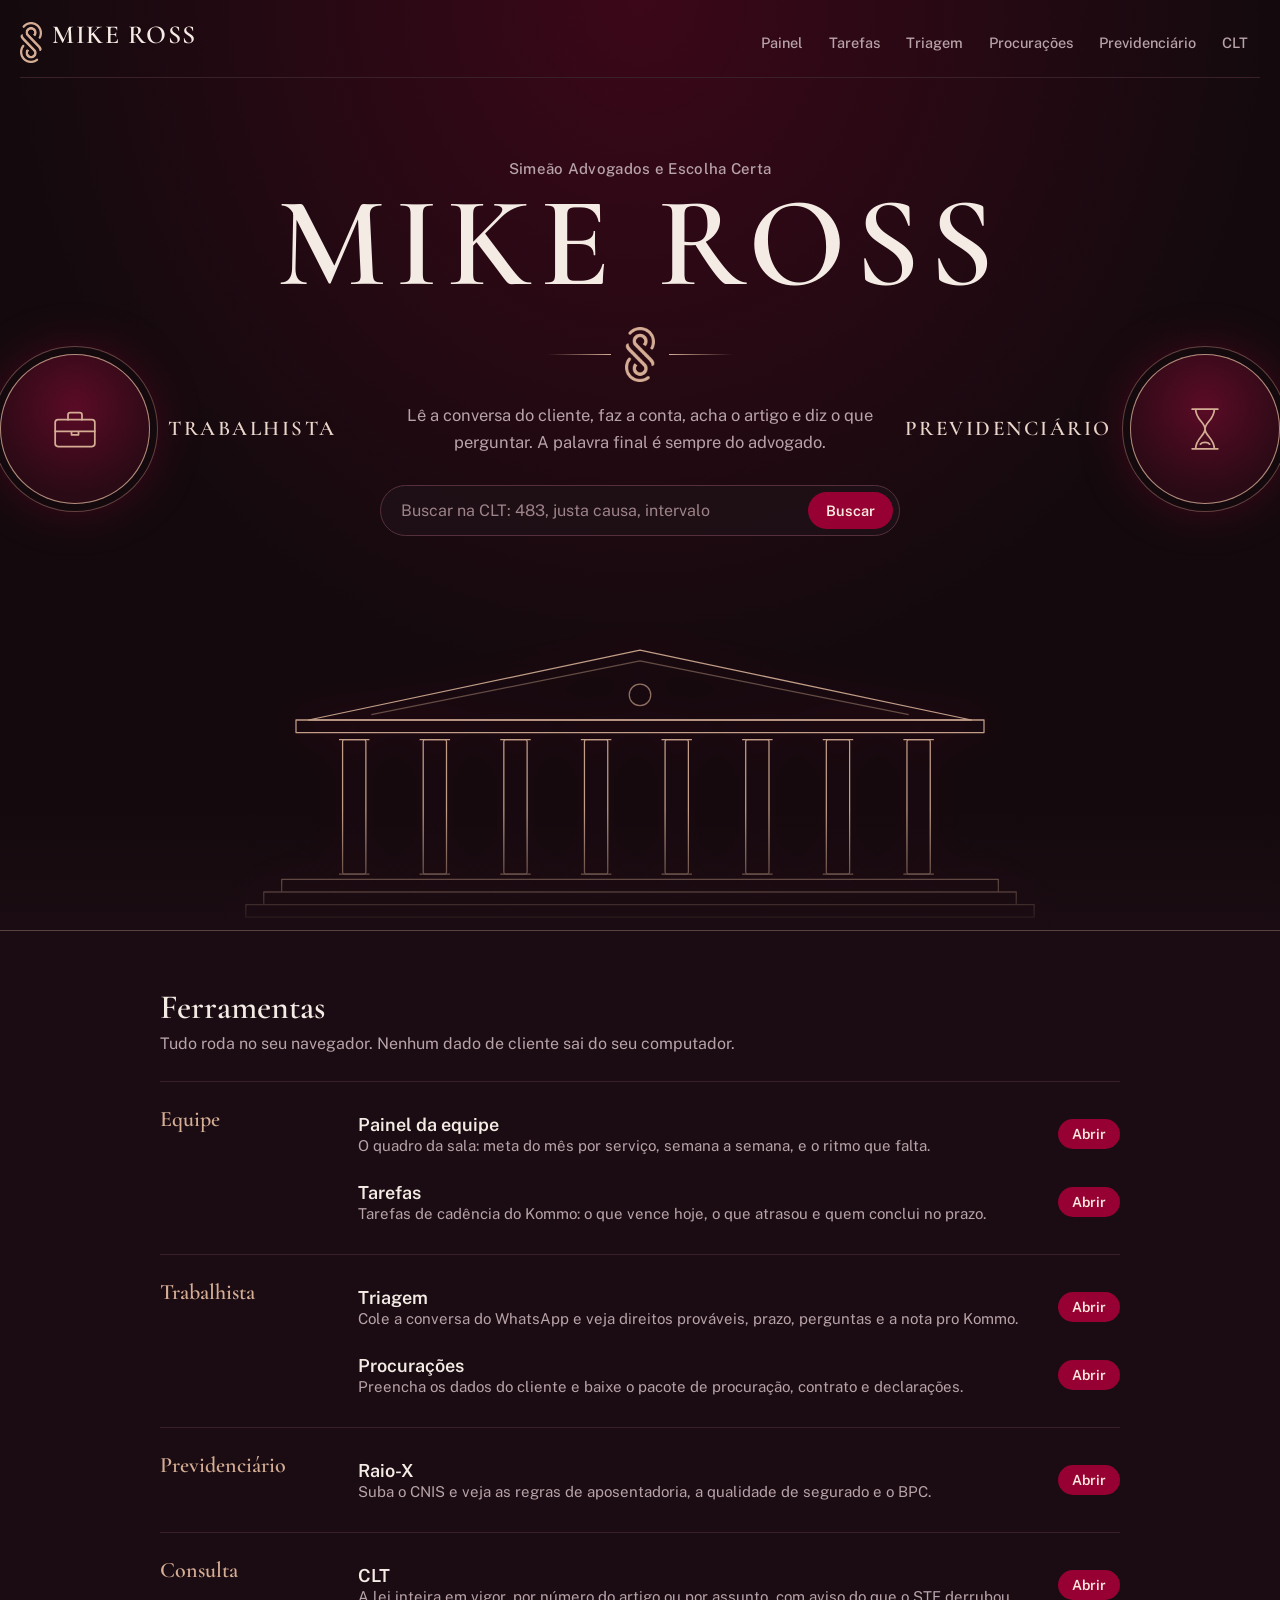
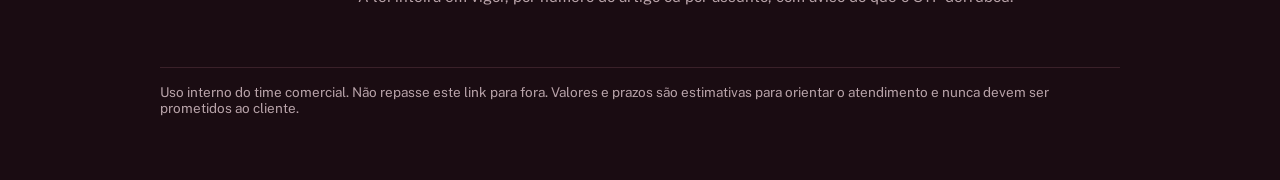
==== index.html @ bd24a8f0 "Add files via upload" ====
<!doctype html>
<html lang="pt-BR">
<head>
<meta charset="utf-8">
<meta name="viewport" content="width=device-width, initial-scale=1">
<meta name="robots" content="noindex, nofollow">
<title>Mike Ross</title>
<link rel="preconnect" href="https://fonts.googleapis.com">
<link rel="preconnect" href="https://fonts.gstatic.com" crossorigin>
<link rel="stylesheet" href="https://fonts.googleapis.com/css2?family=Cormorant+Garamond:wght@500;600&family=Public+Sans:wght@400;500;600&display=swap">
<link rel="stylesheet" href="mr.css">
<style>
body{margin:0;padding:20px 16px 0;overflow-x:hidden;background:radial-gradient(ellipse 70% 55% at 50% 0%,rgba(150,0,50,.30),transparent 70%),var(--mr-night)}
.sky{position:relative;overflow:hidden;margin:0 -16px;padding:0 16px}
.hero{position:relative;max-width:1240px;margin:0 auto;min-height:770px;display:grid;place-items:start center;padding-top:56px;text-align:center}
.hero-in{position:relative;z-index:2;width:100%;min-width:0;max-width:900px;padding:0 10px;box-sizing:border-box}
.hero p.lead,.search{position:relative}
.hero p.lead-top{margin:0 0 6px;font:500 15px var(--mr-sans);color:var(--mr-muted);letter-spacing:.02em}
.hero h1{margin:0;font:600 clamp(36px,10vw,128px)/0.95 var(--mr-serif)!important;letter-spacing:.07em;text-transform:uppercase;color:var(--mr-ink);white-space:nowrap}
.hero p.lead{margin:0 auto;max-width:52ch;font:400 16.5px/1.6 var(--mr-sans);color:var(--mr-muted)}
.search{margin:30px auto 0;display:flex;gap:8px;max-width:520px;box-sizing:border-box;background:rgba(30,16,22,.88);border:1px solid var(--mr-line-strong);border-radius:999px;padding:6px}
.search input{flex:1;min-width:0;background:transparent;border:0;color:var(--mr-ink);font:400 16px var(--mr-sans);padding:9px 14px}
.search input::placeholder{color:#9d8389}
.search input:focus{outline:none}
.search:focus-within{border-color:var(--mr-teal)}
.search button{border:0;border-radius:999px;background:var(--mr-wine);color:#fbe9df;font:600 14.5px var(--mr-sans);padding:9px 18px;cursor:pointer;white-space:nowrap}
.search button:hover{background:var(--mr-wine-hover)}
/* medalhões e fachada */
.crest{display:flex;align-items:center;justify-content:center;gap:14px;margin:22px auto 20px;color:var(--mr-teal)}
.crest::before,.crest::after{content:"";width:64px;height:1px;background:linear-gradient(90deg,transparent,var(--mr-teal))}
.crest::after{background:linear-gradient(90deg,var(--mr-teal),transparent)}
.medal{position:absolute;top:250px;z-index:1;display:flex;align-items:center;gap:18px;text-decoration:none;color:var(--mr-ink)}
.medal .ring{width:148px;height:148px;border-radius:50%;flex:none;display:grid;place-items:center;
  background:radial-gradient(circle at 50% 35%,#5a0b25 0%,#2a0a15 72%);border:1px solid rgba(213,173,149,.8);
  box-shadow:0 0 0 7px var(--mr-night),0 0 0 8px rgba(213,173,149,.35),0 0 50px rgba(150,0,50,.45);color:var(--mr-teal)}
.medal span{font:600 21px var(--mr-serif);letter-spacing:.12em;text-transform:uppercase;color:#ead6cb}
.medal:hover span{color:var(--mr-teal)}
.medal:hover .ring{box-shadow:0 0 0 7px var(--mr-night),0 0 0 8px rgba(213,173,149,.7),0 0 60px rgba(150,0,50,.65)}
.medal.left{left:-20px}
.medal.right{right:-20px;flex-direction:row-reverse}
.facade{position:absolute;left:50%;bottom:0;transform:translateX(-50%);width:min(860px,118%);z-index:0;color:var(--mr-teal);opacity:.9;pointer-events:none}
.facade svg{display:block;width:100%;height:auto;filter:drop-shadow(0 0 18px rgba(150,0,50,.7))}
.sky::after{content:"";position:absolute;left:0;right:0;bottom:0;height:120px;background:linear-gradient(transparent,#1a0c12);z-index:1;pointer-events:none}
@media (max-width:900px){.medal{top:auto;bottom:290px}.medal .ring{width:92px;height:92px}.medal .ring svg{width:40px;height:40px}.medal span{font-size:16px}.medal.left{left:-30px}.medal.right{right:-30px}.hero{min-height:700px}}
@media (max-width:560px){.medal span{display:none}.medal{bottom:300px}}
/* ferramentas */
.tools{position:relative;z-index:3;background:#1a0c12;margin:0 -16px;padding:56px 16px 64px;border-top:1px solid rgba(213,173,149,.35)}
.tools-in{max-width:960px;margin:0 auto}
.tools h2{margin:0 0 6px;font-size:34px!important;color:var(--mr-ink)}
.tools p.sub{margin:0 0 28px;color:var(--mr-muted);max-width:60ch}
.area{display:grid;grid-template-columns:170px 1fr;gap:0 28px;padding:20px 0;border-top:1px solid var(--mr-line)}
.area h3{margin:4px 0 0;font:600 22px var(--mr-serif)!important;color:var(--mr-teal)}
.area ul{list-style:none;margin:0;padding:0;display:grid;gap:4px}
.area a{display:grid;grid-template-columns:1fr auto;gap:2px 18px;align-items:center;text-decoration:none;color:var(--mr-ink);padding:12px 14px;margin:0 -14px;border-radius:10px}
.area a:hover{background:var(--mr-surface-2)}
.area a b{font:600 18px var(--mr-sans)}
.area a span{grid-column:1;font-size:15px;color:var(--mr-muted)}
.area a em{grid-column:2;grid-row:1/3;font:600 14px var(--mr-sans);font-style:normal;color:#fbe9df;background:var(--mr-wine);border-radius:999px;padding:7px 14px}
@media (max-width:640px){.area{grid-template-columns:1fr}.area h3{margin-bottom:6px}.area a{grid-template-columns:1fr}.area a em{display:none}}
.note{max-width:960px;margin:30px auto 0;font-size:13.5px;color:var(--mr-muted);border-top:1px solid var(--mr-line);padding-top:16px}
</style>
<link rel="icon" href="favicon.png">
</head>
<body>
<nav class="mr-bar"><a class="mr-brand" href="/"><img src="simbolo.png" alt=""><b>Mike Ross</b></a><div class="mr-links"><a href="/painel.html">Painel</a><a href="/tarefas.html">Tarefas</a><a href="/triagem.html">Triagem</a><a href="/procuracoes.html">Procurações</a><a href="/previdenciario.html">Previdenciário</a><a href="/clt.html">CLT</a></div></nav>

<div class="sky"><section class="hero">
  <a class="medal left" href="/triagem.html"><div class="ring"><svg width="56" height="56" viewBox="0 0 48 48" fill="none" stroke="currentColor" stroke-width="1.5" stroke-linecap="round" stroke-linejoin="round"><rect x="7" y="16" width="34" height="23" rx="2.5"/><path d="M18 16v-4a2 2 0 0 1 2-2h8a2 2 0 0 1 2 2v4M7 26h34M21 26v3h6v-3"/></svg></div><span>Trabalhista</span></a>
  <a class="medal right" href="/previdenciario.html"><div class="ring"><svg width="56" height="56" viewBox="0 0 48 48" fill="none" stroke="currentColor" stroke-width="1.5" stroke-linecap="round" stroke-linejoin="round"><path d="M13 7h22M13 41h22M16 7c0 9 8 11 8 17s-8 8-8 17M32 7c0 9-8 11-8 17s8 8 8 17"/><path d="M20 37c1.5-2 6.5-2 8 0"/></svg></div><span>Previdenciário</span></a>
  <div class="hero-in">
    <p class="lead-top">Simeão Advogados e Escolha Certa</p>
    <h1>Mike Ross</h1>
    <div class="crest" aria-hidden="true"><img src="simbolo.png" alt="" width="30" style="height:auto"></div>
    <p class="lead">Lê a conversa do cliente, faz a conta, acha o artigo e diz o que perguntar. A palavra final é sempre do advogado.</p>
    <form class="search" action="/clt.html" onsubmit="event.preventDefault(); const q=this.q.value.trim(); location.href='/clt.html'+(q?'#'+encodeURIComponent(q):'');">
      <input name="q" type="search" placeholder="Buscar na CLT: 483, justa causa, intervalo" aria-label="Buscar na CLT" autocomplete="off">
      <button type="submit">Buscar</button>
    </form>
  </div>
<div class="facade" aria-hidden="true"><svg viewBox="0 0 960 330" fill="none" stroke="currentColor" stroke-width="1.4" stroke-linejoin="round"><path d="M480 18L110 96h740z"/><path d="M180 90L480 30l300 60" opacity=".45"/><circle cx="480" cy="68" r="12" opacity=".7"/><path d="M96 96h768v14H96zM110 110h740"/><rect x="148" y="118" width="26" height="150" rx="2"/><path d="M144 118h34M144 268h34"/><rect x="238" y="118" width="26" height="150" rx="2"/><path d="M234 118h34M234 268h34"/><rect x="328" y="118" width="26" height="150" rx="2"/><path d="M324 118h34M324 268h34"/><rect x="418" y="118" width="26" height="150" rx="2"/><path d="M414 118h34M414 268h34"/><rect x="508" y="118" width="26" height="150" rx="2"/><path d="M504 118h34M504 268h34"/><rect x="598" y="118" width="26" height="150" rx="2"/><path d="M594 118h34M594 268h34"/><rect x="688" y="118" width="26" height="150" rx="2"/><path d="M684 118h34M684 268h34"/><rect x="778" y="118" width="26" height="150" rx="2"/><path d="M774 118h34M774 268h34"/><path d="M80 274h800v14H80zM60 288h840v14H60zM40 302h880v14H40z"/></svg></div>
</section></div>

<section class="tools">
  <div class="tools-in">
    <h2>Ferramentas</h2>
    <p class="sub">Tudo roda no seu navegador. Nenhum dado de cliente sai do seu computador.</p>
    <div class="area">
      <h3>Equipe</h3>
      <ul>
        <li><a href="/painel.html"><b>Painel da equipe</b><span>O quadro da sala: meta do mês por serviço, semana a semana, e o ritmo que falta.</span><em>Abrir</em></a></li>
        <li><a href="/tarefas.html"><b>Tarefas</b><span>Tarefas de cadência do Kommo: o que vence hoje, o que atrasou e quem conclui no prazo.</span><em>Abrir</em></a></li>
      </ul>
    </div>
    <div class="area">
      <h3>Trabalhista</h3>
      <ul>
        <li><a href="/triagem.html"><b>Triagem</b><span>Cole a conversa do WhatsApp e veja direitos prováveis, prazo, perguntas e a nota pro Kommo.</span><em>Abrir</em></a></li>
        <li><a href="/procuracoes.html"><b>Procurações</b><span>Preencha os dados do cliente e baixe o pacote de procuração, contrato e declarações.</span><em>Abrir</em></a></li>
      </ul>
    </div>
    <div class="area">
      <h3>Previdenciário</h3>
      <ul>
        <li><a href="/previdenciario.html"><b>Raio-X</b><span>Suba o CNIS e veja as regras de aposentadoria, a qualidade de segurado e o BPC.</span><em>Abrir</em></a></li>
      </ul>
    </div>
    <div class="area">
      <h3>Consulta</h3>
      <ul>
        <li><a href="/clt.html"><b>CLT</b><span>A lei inteira em vigor, por número do artigo ou por assunto, com aviso do que o STF derrubou.</span><em>Abrir</em></a></li>
      </ul>
    </div>
    <p class="note">Uso interno do time comercial. Não repasse este link para fora. Valores e prazos são estimativas para orientar o atendimento e nunca devem ser prometidos ao cliente.</p>
  </div>
</section>
</body>
</html>
---- mr.css ----
/* Mike Ross: identidade compartilhada (tema noturno) */
:root, :root:not([data-theme="light"]){
  --mr-night:#140a0e; --mr-surface:#1e1016; --mr-surface-2:#29161e; --mr-ink:#f5ebe5; --mr-muted:#b8a3a9;
  --mr-line:#3a2129; --mr-line-strong:#55303c; --mr-teal:#d5ad95; --mr-teal-hover:#e6c6b2; --mr-teal-soft:#3a2229;
  --mr-on-teal:#3a0716; --mr-glow:#960032; --mr-wine:#960032; --mr-wine-hover:#b0123f; --mr-red:#f08a7e;
  --mr-serif:"Cormorant Garamond","Cormorant",Georgia,serif; --mr-sans:"Public Sans",system-ui,-apple-system,"Segoe UI",sans-serif;
  color-scheme:dark;
  /* triagem, previdenciário, CLT */
  --bg:var(--mr-night); --surface:var(--mr-surface); --surface-2:var(--mr-surface-2); --ink:var(--mr-ink); --text:var(--mr-ink);
  --muted:var(--mr-muted); --line:var(--mr-line); --accent:var(--mr-teal); --accent-ink:var(--mr-on-teal); --accent-soft:var(--mr-teal-soft);
  --f-display:var(--mr-serif); --f-body:var(--mr-sans); --mark:#5a4a17;
  --hot:#ff8f86; --hot-bg:#47141c; --warm:#e9b45e; --warm-bg:#3a2b12; --cold:#c4b0b6; --cold-bg:#2c1a21; --block:#c9a2f0; --block-bg:#2c2140;
  --ok:#7fd3a0; --ok-bg:#15301f; --warn:#e9b45e; --warn-bg:#3a2b12; --no:#b8a3a9; --no-bg:#2c1a21; --bad:#f2867a; --bad-bg:#3a1c1b;
  /* procurações */
  --paper:var(--mr-night); --line-strong:var(--mr-line-strong); --brass:var(--mr-teal); --brass-soft:var(--mr-teal);
  --accent-solid:var(--mr-teal); --accent-solid-hover:var(--mr-teal-hover); --focus:var(--mr-teal);
  --err:#f2867a; --err-bg:#3a1c1b;
}
@media (prefers-color-scheme:dark){:root:not([data-theme="light"]){
  --bg:var(--mr-night); --surface:var(--mr-surface); --surface-2:var(--mr-surface-2); --ink:var(--mr-ink); --text:var(--mr-ink);
  --muted:var(--mr-muted); --line:var(--mr-line); --accent:var(--mr-teal); --accent-ink:var(--mr-on-teal); --accent-soft:var(--mr-teal-soft);
  --mark:#5a4a17; --hot:#ff8f86; --hot-bg:#47141c; --warm:#e9b45e; --warm-bg:#3a2b12; --cold:#c4b0b6; --cold-bg:#2c1a21; --block:#c9a2f0; --block-bg:#2c2140;
  --ok:#7fd3a0; --ok-bg:#15301f; --warn:#e9b45e; --warn-bg:#3a2b12; --no:#b8a3a9; --no-bg:#2c1a21; --bad:#f2867a; --bad-bg:#3a1c1b;
  --paper:var(--mr-night); --line-strong:var(--mr-line-strong); --brass:var(--mr-teal); --brass-soft:var(--mr-teal);
  --accent-solid:var(--mr-teal); --accent-solid-hover:var(--mr-teal-hover); --focus:var(--mr-teal); --err:#f2867a; --err-bg:#3a1c1b;
}}
html{background:var(--mr-night)}
body{background:var(--mr-night) radial-gradient(ellipse 80% 50% at 50% -10%,rgba(150,0,50,.22),transparent 70%) no-repeat;color:var(--mr-ink);font-family:var(--mr-sans)}
button,input,select,textarea{font-family:var(--mr-sans)}
h1,h2,h3,legend{font-family:var(--mr-serif);font-weight:600;letter-spacing:0}
h1{font-size:34px!important;line-height:1.1}
button.primary,.btn-primary{background:var(--mr-wine)!important;border-color:var(--mr-wine)!important;color:#fbe9df!important;border-radius:999px!important}
button.primary:hover,.btn-primary:hover{background:var(--mr-wine-hover)!important}
:focus-visible{outline:2px solid var(--mr-teal);outline-offset:2px}
::selection{background:var(--mr-teal-soft)}

/* barra de navegação */
.mr-bar{max-width:1240px;margin:0 auto 26px;display:flex;align-items:center;gap:18px;padding:2px 0 14px;border-bottom:1px solid var(--mr-line)}
.mr-brand{display:flex;align-items:baseline;gap:10px;text-decoration:none;color:var(--mr-ink);flex:none}
.mr-brand img{width:22px;height:auto;align-self:center}
.mr-brand b{font:600 26px/1 var(--mr-serif);letter-spacing:.06em;text-transform:uppercase}
.mr-links{display:flex;gap:2px;margin-left:auto;overflow-x:auto;scrollbar-width:none}
.mr-links a{font:500 14.5px var(--mr-sans);color:var(--mr-muted);text-decoration:none;padding:7px 12px;white-space:nowrap}
.mr-links a:hover{color:var(--mr-ink)}
.mr-links a[aria-current="page"]{color:var(--mr-ink);box-shadow:inset 0 -2px 0 var(--mr-teal)}
@media (max-width:640px){.mr-bar{flex-wrap:wrap;gap:4px}.mr-links{margin-left:0;width:100%}}

/* ajustes por ferramenta */
.rail .chip{background:var(--mr-surface-2)!important;border:1px solid var(--mr-line-strong)}
.rail .chip .v,.rail .chip .k{color:var(--mr-ink)!important}
.rail .chip button{color:var(--mr-ink)!important;border-color:var(--mr-line-strong)!important}
#toast.toast{background:var(--mr-surface-2);color:var(--mr-ink);border:1px solid var(--mr-line-strong)}
.masthead,header.top,.top{border-bottom:1px solid var(--mr-line)!important}
.masthead .seal{border-color:var(--mr-teal);color:var(--mr-teal)}
.type-card,.form,.locked,.result,fieldset,.card,.intake,.outputs,.art{box-shadow:none!important}
.actionbar{background:rgba(20,10,14,.94)!important;border-top-color:var(--mr-line)!important}
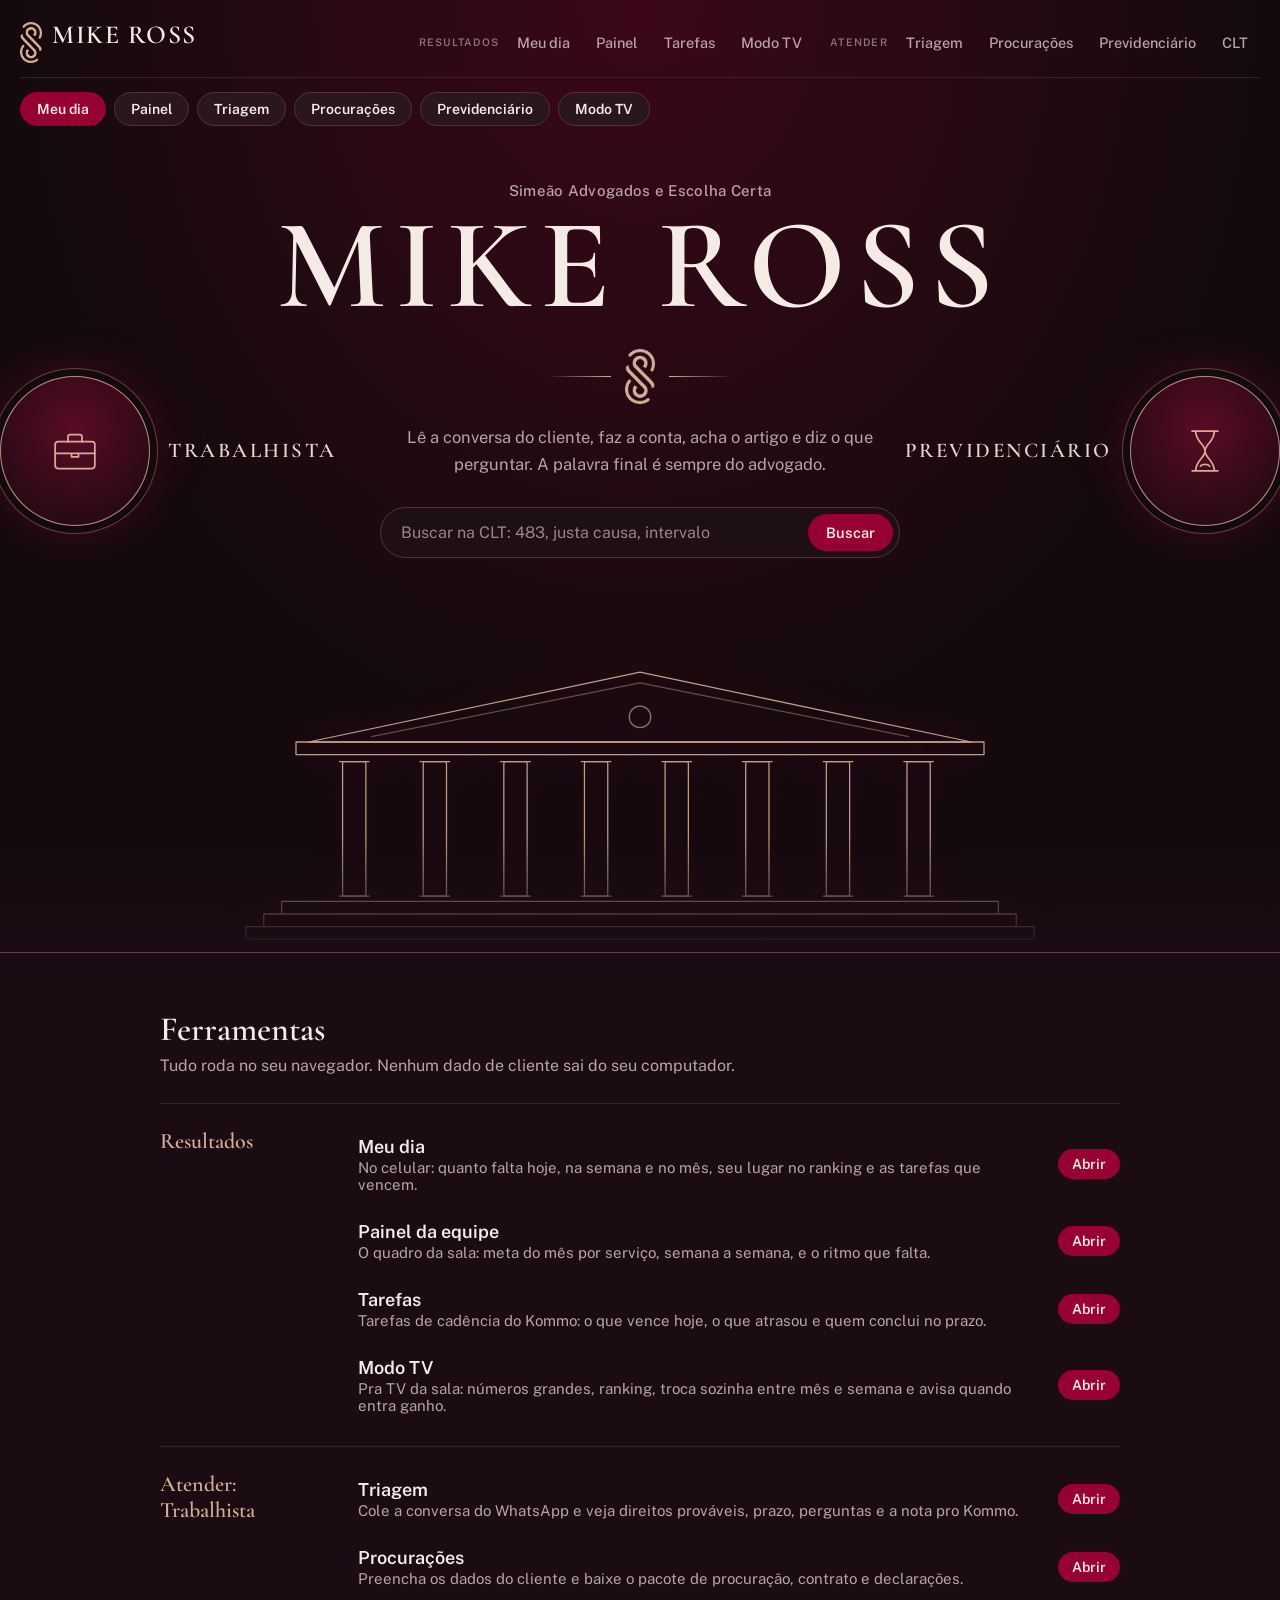
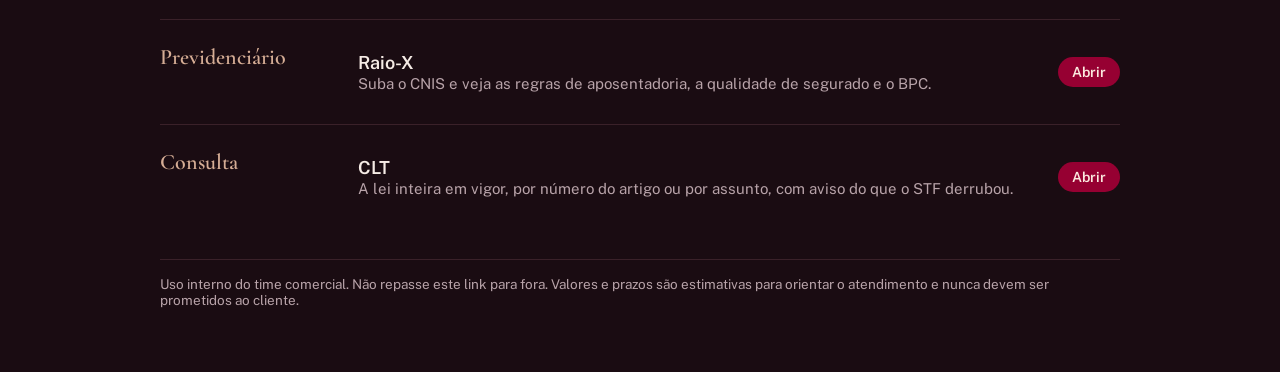
==== commit 5f10f164: "Meu dia, Modo TV, Julia IA, menu em grupos, tabelas no celular, motor.js" ====
--- a/index.html
+++ b/index.html
@@ -58,21 +58,26 @@
 .area a em{grid-column:2;grid-row:1/3;font:600 14px var(--mr-sans);font-style:normal;color:#fbe9df;background:var(--mr-wine);border-radius:999px;padding:7px 14px}
 @media (max-width:640px){.area{grid-template-columns:1fr}.area h3{margin-bottom:6px}.area a{grid-template-columns:1fr}.area a em{display:none}}
 .note{max-width:960px;margin:30px auto 0;font-size:13.5px;color:var(--mr-muted);border-top:1px solid var(--mr-line);padding-top:16px}
+.atalhos{max-width:1240px;margin:-12px auto 0;display:flex;flex-wrap:wrap;gap:8px;position:relative;z-index:3}
+.atalhos a{font:600 14px var(--mr-sans);text-decoration:none;color:var(--mr-ink);background:var(--mr-surface-2);border:1px solid var(--mr-line-strong);border-radius:999px;padding:8px 16px}
+.atalhos a:hover{border-color:var(--mr-teal)}
+.atalhos a.destaque{background:var(--mr-wine);border-color:var(--mr-wine);color:#fbe9df}
 </style>
 <link rel="icon" href="favicon.png">
 </head>
 <body>
-<nav class="mr-bar"><a class="mr-brand" href="/"><img src="simbolo.png" alt=""><b>Mike Ross</b></a><div class="mr-links"><a href="/painel.html">Painel</a><a href="/tarefas.html">Tarefas</a><a href="/triagem.html">Triagem</a><a href="/procuracoes.html">Procurações</a><a href="/previdenciario.html">Previdenciário</a><a href="/clt.html">CLT</a></div></nav>
+<nav class="mr-bar"><a class="mr-brand" href="./"><img src="simbolo.png" alt=""><b>Mike Ross</b></a><div class="mr-links"><span class="mr-grupo">Resultados</span><a href="meu-dia.html">Meu dia</a><a href="painel.html">Painel</a><a href="tarefas.html">Tarefas</a><a href="tv.html">Modo TV</a><span class="mr-grupo">Atender</span><a href="triagem.html">Triagem</a><a href="procuracoes.html">Procurações</a><a href="previdenciario.html">Previdenciário</a><a href="clt.html">CLT</a></div></nav>
+<div class="atalhos" aria-label="Atalhos"><a class="destaque" href="meu-dia.html">Meu dia</a><a href="painel.html">Painel</a><a href="triagem.html">Triagem</a><a href="procuracoes.html">Procurações</a><a href="previdenciario.html">Previdenciário</a><a href="tv.html">Modo TV</a></div>
 
 <div class="sky"><section class="hero">
-  <a class="medal left" href="/triagem.html"><div class="ring"><svg width="56" height="56" viewBox="0 0 48 48" fill="none" stroke="currentColor" stroke-width="1.5" stroke-linecap="round" stroke-linejoin="round"><rect x="7" y="16" width="34" height="23" rx="2.5"/><path d="M18 16v-4a2 2 0 0 1 2-2h8a2 2 0 0 1 2 2v4M7 26h34M21 26v3h6v-3"/></svg></div><span>Trabalhista</span></a>
-  <a class="medal right" href="/previdenciario.html"><div class="ring"><svg width="56" height="56" viewBox="0 0 48 48" fill="none" stroke="currentColor" stroke-width="1.5" stroke-linecap="round" stroke-linejoin="round"><path d="M13 7h22M13 41h22M16 7c0 9 8 11 8 17s-8 8-8 17M32 7c0 9-8 11-8 17s8 8 8 17"/><path d="M20 37c1.5-2 6.5-2 8 0"/></svg></div><span>Previdenciário</span></a>
+  <a class="medal left" href="triagem.html"><div class="ring"><svg width="56" height="56" viewBox="0 0 48 48" fill="none" stroke="currentColor" stroke-width="1.5" stroke-linecap="round" stroke-linejoin="round"><rect x="7" y="16" width="34" height="23" rx="2.5"/><path d="M18 16v-4a2 2 0 0 1 2-2h8a2 2 0 0 1 2 2v4M7 26h34M21 26v3h6v-3"/></svg></div><span>Trabalhista</span></a>
+  <a class="medal right" href="previdenciario.html"><div class="ring"><svg width="56" height="56" viewBox="0 0 48 48" fill="none" stroke="currentColor" stroke-width="1.5" stroke-linecap="round" stroke-linejoin="round"><path d="M13 7h22M13 41h22M16 7c0 9 8 11 8 17s-8 8-8 17M32 7c0 9-8 11-8 17s8 8 8 17"/><path d="M20 37c1.5-2 6.5-2 8 0"/></svg></div><span>Previdenciário</span></a>
   <div class="hero-in">
     <p class="lead-top">Simeão Advogados e Escolha Certa</p>
     <h1>Mike Ross</h1>
     <div class="crest" aria-hidden="true"><img src="simbolo.png" alt="" width="30" style="height:auto"></div>
     <p class="lead">Lê a conversa do cliente, faz a conta, acha o artigo e diz o que perguntar. A palavra final é sempre do advogado.</p>
-    <form class="search" action="/clt.html" onsubmit="event.preventDefault(); const q=this.q.value.trim(); location.href='/clt.html'+(q?'#'+encodeURIComponent(q):'');">
+    <form class="search" action="clt.html" onsubmit="event.preventDefault(); const q=this.q.value.trim(); location.href='clt.html'+(q?'#'+encodeURIComponent(q):'');">
       <input name="q" type="search" placeholder="Buscar na CLT: 483, justa causa, intervalo" aria-label="Buscar na CLT" autocomplete="off">
       <button type="submit">Buscar</button>
     </form>
@@ -85,29 +90,31 @@
     <h2>Ferramentas</h2>
     <p class="sub">Tudo roda no seu navegador. Nenhum dado de cliente sai do seu computador.</p>
     <div class="area">
-      <h3>Equipe</h3>
+      <h3>Resultados</h3>
       <ul>
-        <li><a href="/painel.html"><b>Painel da equipe</b><span>O quadro da sala: meta do mês por serviço, semana a semana, e o ritmo que falta.</span><em>Abrir</em></a></li>
-        <li><a href="/tarefas.html"><b>Tarefas</b><span>Tarefas de cadência do Kommo: o que vence hoje, o que atrasou e quem conclui no prazo.</span><em>Abrir</em></a></li>
+        <li><a href="meu-dia.html"><b>Meu dia</b><span>No celular: quanto falta hoje, na semana e no mês, seu lugar no ranking e as tarefas que vencem.</span><em>Abrir</em></a></li>
+        <li><a href="painel.html"><b>Painel da equipe</b><span>O quadro da sala: meta do mês por serviço, semana a semana, e o ritmo que falta.</span><em>Abrir</em></a></li>
+        <li><a href="tarefas.html"><b>Tarefas</b><span>Tarefas de cadência do Kommo: o que vence hoje, o que atrasou e quem conclui no prazo.</span><em>Abrir</em></a></li>
+        <li><a href="tv.html"><b>Modo TV</b><span>Pra TV da sala: números grandes, ranking, troca sozinha entre mês e semana e avisa quando entra ganho.</span><em>Abrir</em></a></li>
       </ul>
     </div>
     <div class="area">
-      <h3>Trabalhista</h3>
+      <h3>Atender: Trabalhista</h3>
       <ul>
-        <li><a href="/triagem.html"><b>Triagem</b><span>Cole a conversa do WhatsApp e veja direitos prováveis, prazo, perguntas e a nota pro Kommo.</span><em>Abrir</em></a></li>
-        <li><a href="/procuracoes.html"><b>Procurações</b><span>Preencha os dados do cliente e baixe o pacote de procuração, contrato e declarações.</span><em>Abrir</em></a></li>
+        <li><a href="triagem.html"><b>Triagem</b><span>Cole a conversa do WhatsApp e veja direitos prováveis, prazo, perguntas e a nota pro Kommo.</span><em>Abrir</em></a></li>
+        <li><a href="procuracoes.html"><b>Procurações</b><span>Preencha os dados do cliente e baixe o pacote de procuração, contrato e declarações.</span><em>Abrir</em></a></li>
       </ul>
     </div>
     <div class="area">
       <h3>Previdenciário</h3>
       <ul>
-        <li><a href="/previdenciario.html"><b>Raio-X</b><span>Suba o CNIS e veja as regras de aposentadoria, a qualidade de segurado e o BPC.</span><em>Abrir</em></a></li>
+        <li><a href="previdenciario.html"><b>Raio-X</b><span>Suba o CNIS e veja as regras de aposentadoria, a qualidade de segurado e o BPC.</span><em>Abrir</em></a></li>
       </ul>
     </div>
     <div class="area">
       <h3>Consulta</h3>
       <ul>
-        <li><a href="/clt.html"><b>CLT</b><span>A lei inteira em vigor, por número do artigo ou por assunto, com aviso do que o STF derrubou.</span><em>Abrir</em></a></li>
+        <li><a href="clt.html"><b>CLT</b><span>A lei inteira em vigor, por número do artigo ou por assunto, com aviso do que o STF derrubou.</span><em>Abrir</em></a></li>
       </ul>
     </div>
     <p class="note">Uso interno do time comercial. Não repasse este link para fora. Valores e prazos são estimativas para orientar o atendimento e nunca devem ser prometidos ao cliente.</p>
--- a/mr.css
+++ b/mr.css
@@ -54,3 +54,24 @@
 .masthead .seal{border-color:var(--mr-teal);color:var(--mr-teal)}
 .type-card,.form,.locked,.result,fieldset,.card,.intake,.outputs,.art{box-shadow:none!important}
 .actionbar{background:rgba(20,10,14,.94)!important;border-top-color:var(--mr-line)!important}
+
+/* menu em dois grupos: resultados e atendimento */
+.mr-grupo{font:600 10.5px var(--mr-sans);letter-spacing:.12em;text-transform:uppercase;color:#8a7178;align-self:center;padding:0 4px 0 14px;white-space:nowrap}
+.mr-grupo:first-child{padding-left:0}
+.mr-links{align-items:center}
+@media (max-width:640px){.mr-links{flex-wrap:wrap;overflow:visible;row-gap:0}.mr-grupo{width:100%;padding:8px 0 0}.mr-links a{padding:6px 10px 6px 0;margin-right:6px}}
+
+/* tabelas viram cartões no celular */
+@media (max-width:640px){
+  .sm-t.sm-cards thead{display:none}
+  .sm-t.sm-cards,.sm-t.sm-cards tbody{display:block}
+  .sm-t.sm-cards tr{display:grid;grid-template-columns:1fr 1fr;gap:6px 14px;padding:12px 2px;border-bottom:1px solid var(--mr-line)}
+  .sm-t.sm-cards td{display:flex;justify-content:space-between;align-items:baseline;gap:8px;border:0!important;padding:4px 6px!important;text-align:right!important;white-space:normal;border-radius:6px}
+  .sm-t.sm-cards td::before{content:attr(data-label);color:var(--mr-muted);font-size:11px;font-weight:400;text-align:left;font-family:var(--mr-sans)}
+  .sm-t.sm-cards td:first-child{grid-column:1/-1;font-size:17px;text-align:left!important}
+  .sm-t.sm-cards td:first-child::before{content:none}
+  .sm-t.sm-cards td .v{display:inline;font-size:15px}
+  .sm-t.sm-cards td small{display:inline;margin-left:4px}
+  .sm-t.sm-cards td .sm-mini{display:none}
+}
+@media (max-width:640px){#tab-semanas.sm-cards tr{grid-template-columns:1fr}}
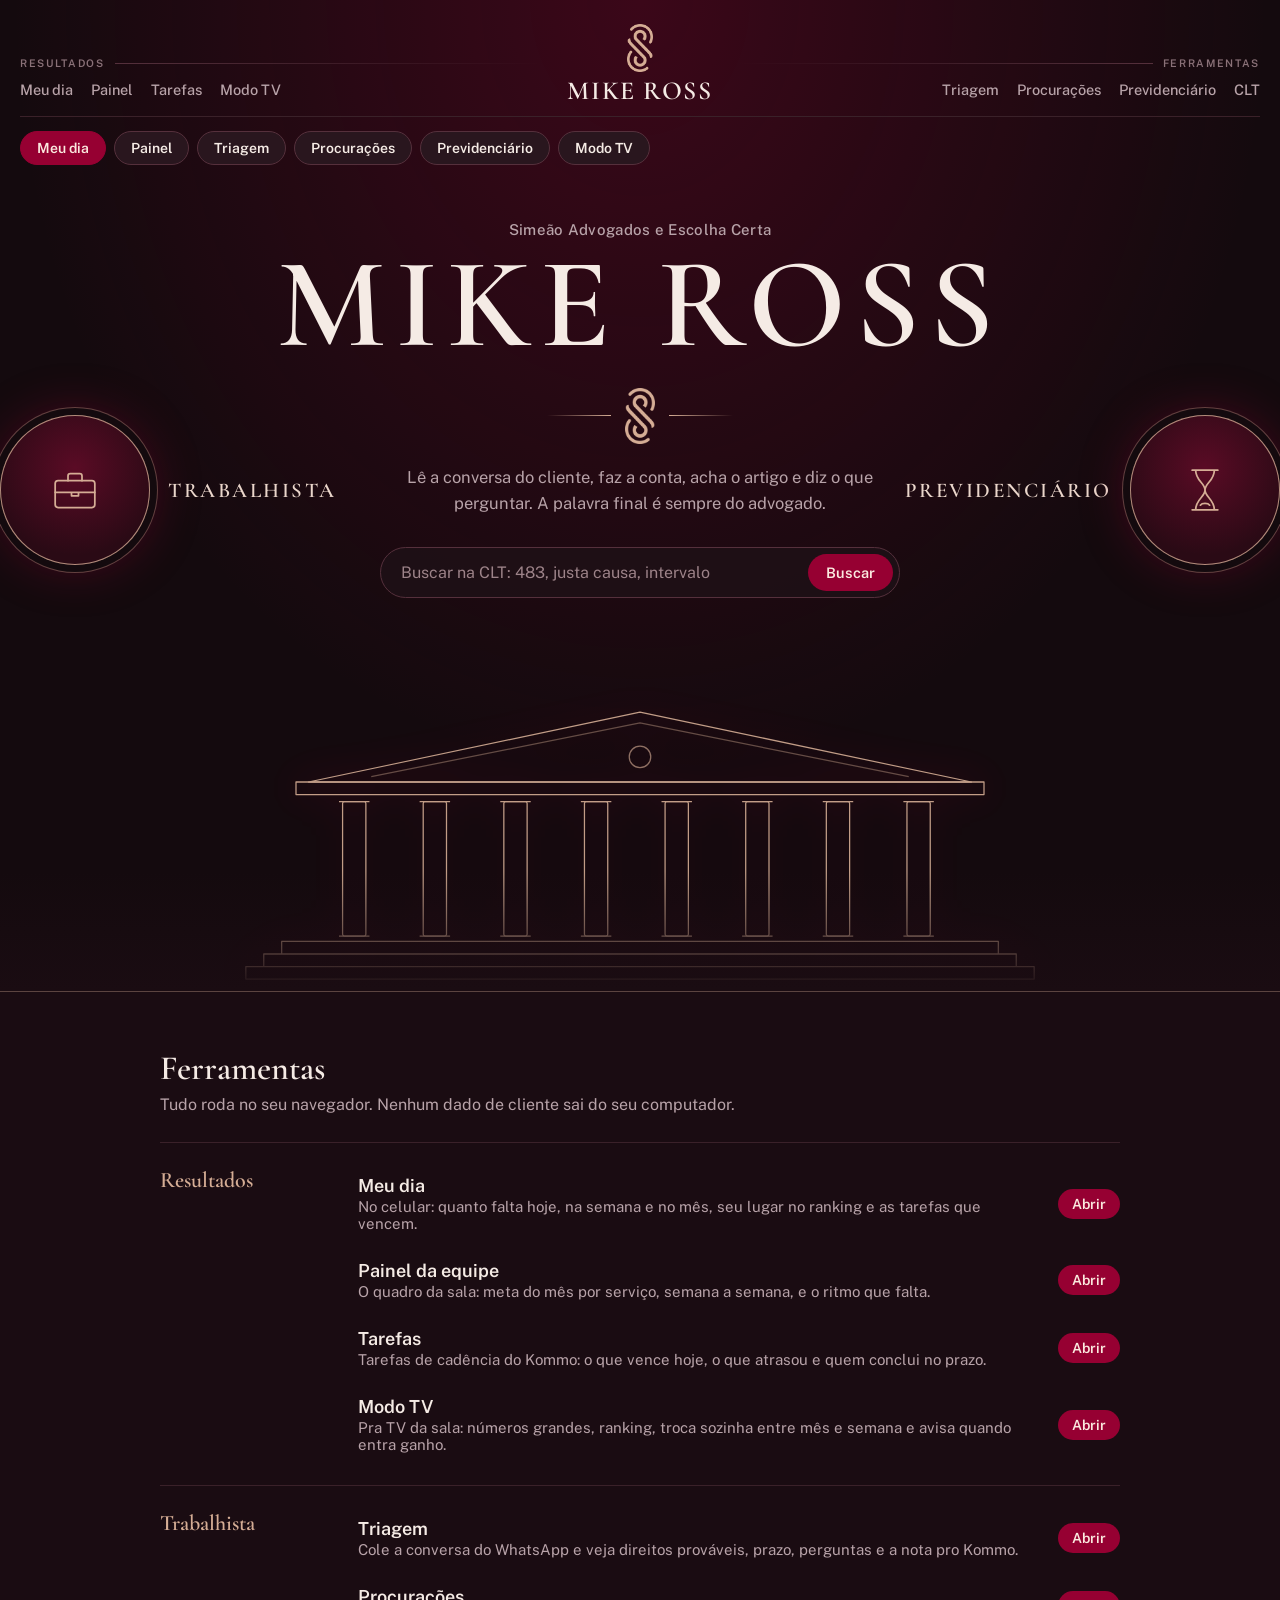
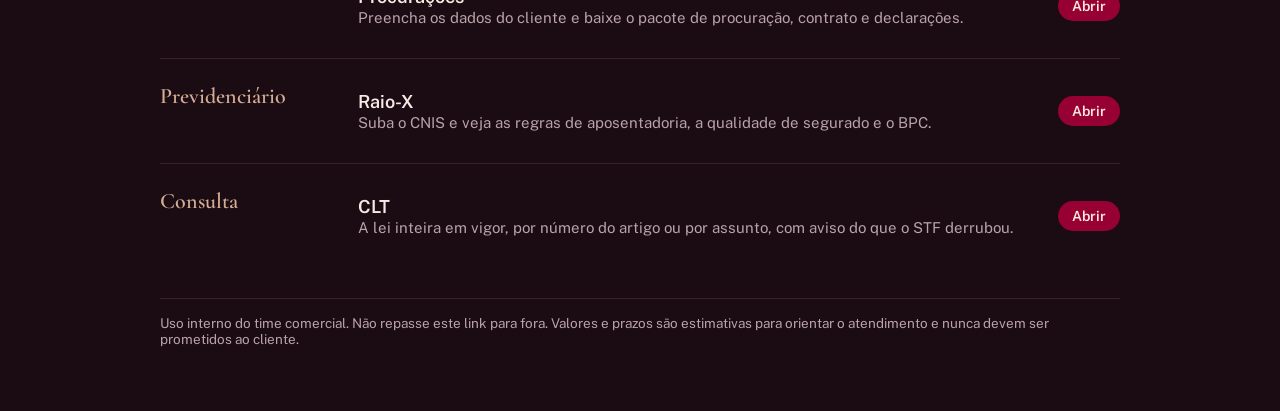
==== commit 5d2e2d1a: "Menu: Resultados a esquerda, Mike Ross no centro, Ferramentas a direita" ====
--- a/index.html
+++ b/index.html
@@ -66,7 +66,7 @@
 <link rel="icon" href="favicon.png">
 </head>
 <body>
-<nav class="mr-bar"><a class="mr-brand" href="./"><img src="simbolo.png" alt=""><b>Mike Ross</b></a><div class="mr-links"><span class="mr-grupo">Resultados</span><a href="meu-dia.html">Meu dia</a><a href="painel.html">Painel</a><a href="tarefas.html">Tarefas</a><a href="tv.html">Modo TV</a><span class="mr-grupo">Atender</span><a href="triagem.html">Triagem</a><a href="procuracoes.html">Procurações</a><a href="previdenciario.html">Previdenciário</a><a href="clt.html">CLT</a></div></nav>
+<nav class="mr-bar"><div class="mr-lado esq"><span class="mr-grupo">Resultados</span><div class="mr-links"><a href="meu-dia.html">Meu dia</a><a href="painel.html">Painel</a><a href="tarefas.html">Tarefas</a><a href="tv.html">Modo TV</a></div></div><a class="mr-brand" href="./"><img src="simbolo.png" alt=""><b>Mike Ross</b></a><div class="mr-lado dir"><span class="mr-grupo">Ferramentas</span><div class="mr-links"><a href="triagem.html">Triagem</a><a href="procuracoes.html">Procurações</a><a href="previdenciario.html">Previdenciário</a><a href="clt.html">CLT</a></div></div></nav>
 <div class="atalhos" aria-label="Atalhos"><a class="destaque" href="meu-dia.html">Meu dia</a><a href="painel.html">Painel</a><a href="triagem.html">Triagem</a><a href="procuracoes.html">Procurações</a><a href="previdenciario.html">Previdenciário</a><a href="tv.html">Modo TV</a></div>
 
 <div class="sky"><section class="hero">
@@ -99,7 +99,7 @@
       </ul>
     </div>
     <div class="area">
-      <h3>Atender: Trabalhista</h3>
+      <h3>Trabalhista</h3>
       <ul>
         <li><a href="triagem.html"><b>Triagem</b><span>Cole a conversa do WhatsApp e veja direitos prováveis, prazo, perguntas e a nota pro Kommo.</span><em>Abrir</em></a></li>
         <li><a href="procuracoes.html"><b>Procurações</b><span>Preencha os dados do cliente e baixe o pacote de procuração, contrato e declarações.</span><em>Abrir</em></a></li>
--- a/mr.css
+++ b/mr.css
@@ -43,7 +43,6 @@
 .mr-links a{font:500 14.5px var(--mr-sans);color:var(--mr-muted);text-decoration:none;padding:7px 12px;white-space:nowrap}
 .mr-links a:hover{color:var(--mr-ink)}
 .mr-links a[aria-current="page"]{color:var(--mr-ink);box-shadow:inset 0 -2px 0 var(--mr-teal)}
-@media (max-width:640px){.mr-bar{flex-wrap:wrap;gap:4px}.mr-links{margin-left:0;width:100%}}
 
 /* ajustes por ferramenta */
 .rail .chip{background:var(--mr-surface-2)!important;border:1px solid var(--mr-line-strong)}
@@ -55,11 +54,32 @@
 .type-card,.form,.locked,.result,fieldset,.card,.intake,.outputs,.art{box-shadow:none!important}
 .actionbar{background:rgba(20,10,14,.94)!important;border-top-color:var(--mr-line)!important}
 
-/* menu em dois grupos: resultados e atendimento */
-.mr-grupo{font:600 10.5px var(--mr-sans);letter-spacing:.12em;text-transform:uppercase;color:#8a7178;align-self:center;padding:0 4px 0 14px;white-space:nowrap}
-.mr-grupo:first-child{padding-left:0}
-.mr-links{align-items:center}
-@media (max-width:640px){.mr-links{flex-wrap:wrap;overflow:visible;row-gap:0}.mr-grupo{width:100%;padding:8px 0 0}.mr-links a{padding:6px 10px 6px 0;margin-right:6px}}
+/* menu: resultados à esquerda, Mike Ross no centro, ferramentas à direita */
+.mr-bar{display:grid;grid-template-columns:1fr auto 1fr;align-items:end;gap:24px;padding:4px 0 12px}
+.mr-bar .mr-brand{justify-self:center;flex-direction:column;align-items:center;gap:6px}
+.mr-bar .mr-brand img{width:26px;align-self:center}
+.mr-lado{display:grid;gap:6px;min-width:0}
+.mr-lado.dir{justify-items:end;text-align:right}
+.mr-grupo{font:600 10.5px var(--mr-sans);letter-spacing:.16em;text-transform:uppercase;color:#8a7178;display:flex;align-items:center;gap:10px;width:100%}
+.mr-lado.esq .mr-grupo::after,.mr-lado.dir .mr-grupo::before{content:"";flex:1;height:1px;background:linear-gradient(90deg,var(--mr-line-strong),transparent)}
+.mr-lado.dir .mr-grupo::before{background:linear-gradient(270deg,var(--mr-line-strong),transparent)}
+.mr-lado .mr-links{margin:0;gap:0;overflow:visible;flex-wrap:wrap}
+.mr-lado.esq .mr-links a{padding:6px 18px 6px 0}
+.mr-lado.dir .mr-links{justify-content:flex-end}
+.mr-lado.dir .mr-links a{padding:6px 0 6px 18px}
+.mr-lado .mr-links a[aria-current="page"]{color:var(--mr-teal);box-shadow:none;text-decoration:underline;text-underline-offset:7px;text-decoration-thickness:2px}
+@media (max-width:980px){
+  .mr-bar{grid-template-columns:1fr 1fr;gap:14px 20px}
+  .mr-bar .mr-brand{grid-column:1/-1;grid-row:1;flex-direction:row}
+}
+@media (max-width:560px){
+  .mr-bar{grid-template-columns:1fr}
+  .mr-lado.dir{justify-items:start;text-align:left}
+  .mr-lado.dir .mr-grupo::before{display:none}
+  .mr-lado.dir .mr-grupo::after{content:"";flex:1;height:1px;background:linear-gradient(90deg,var(--mr-line-strong),transparent)}
+  .mr-lado.dir .mr-links{justify-content:flex-start}
+  .mr-lado.dir .mr-links a{padding:6px 18px 6px 0}
+}
 
 /* tabelas viram cartões no celular */
 @media (max-width:640px){
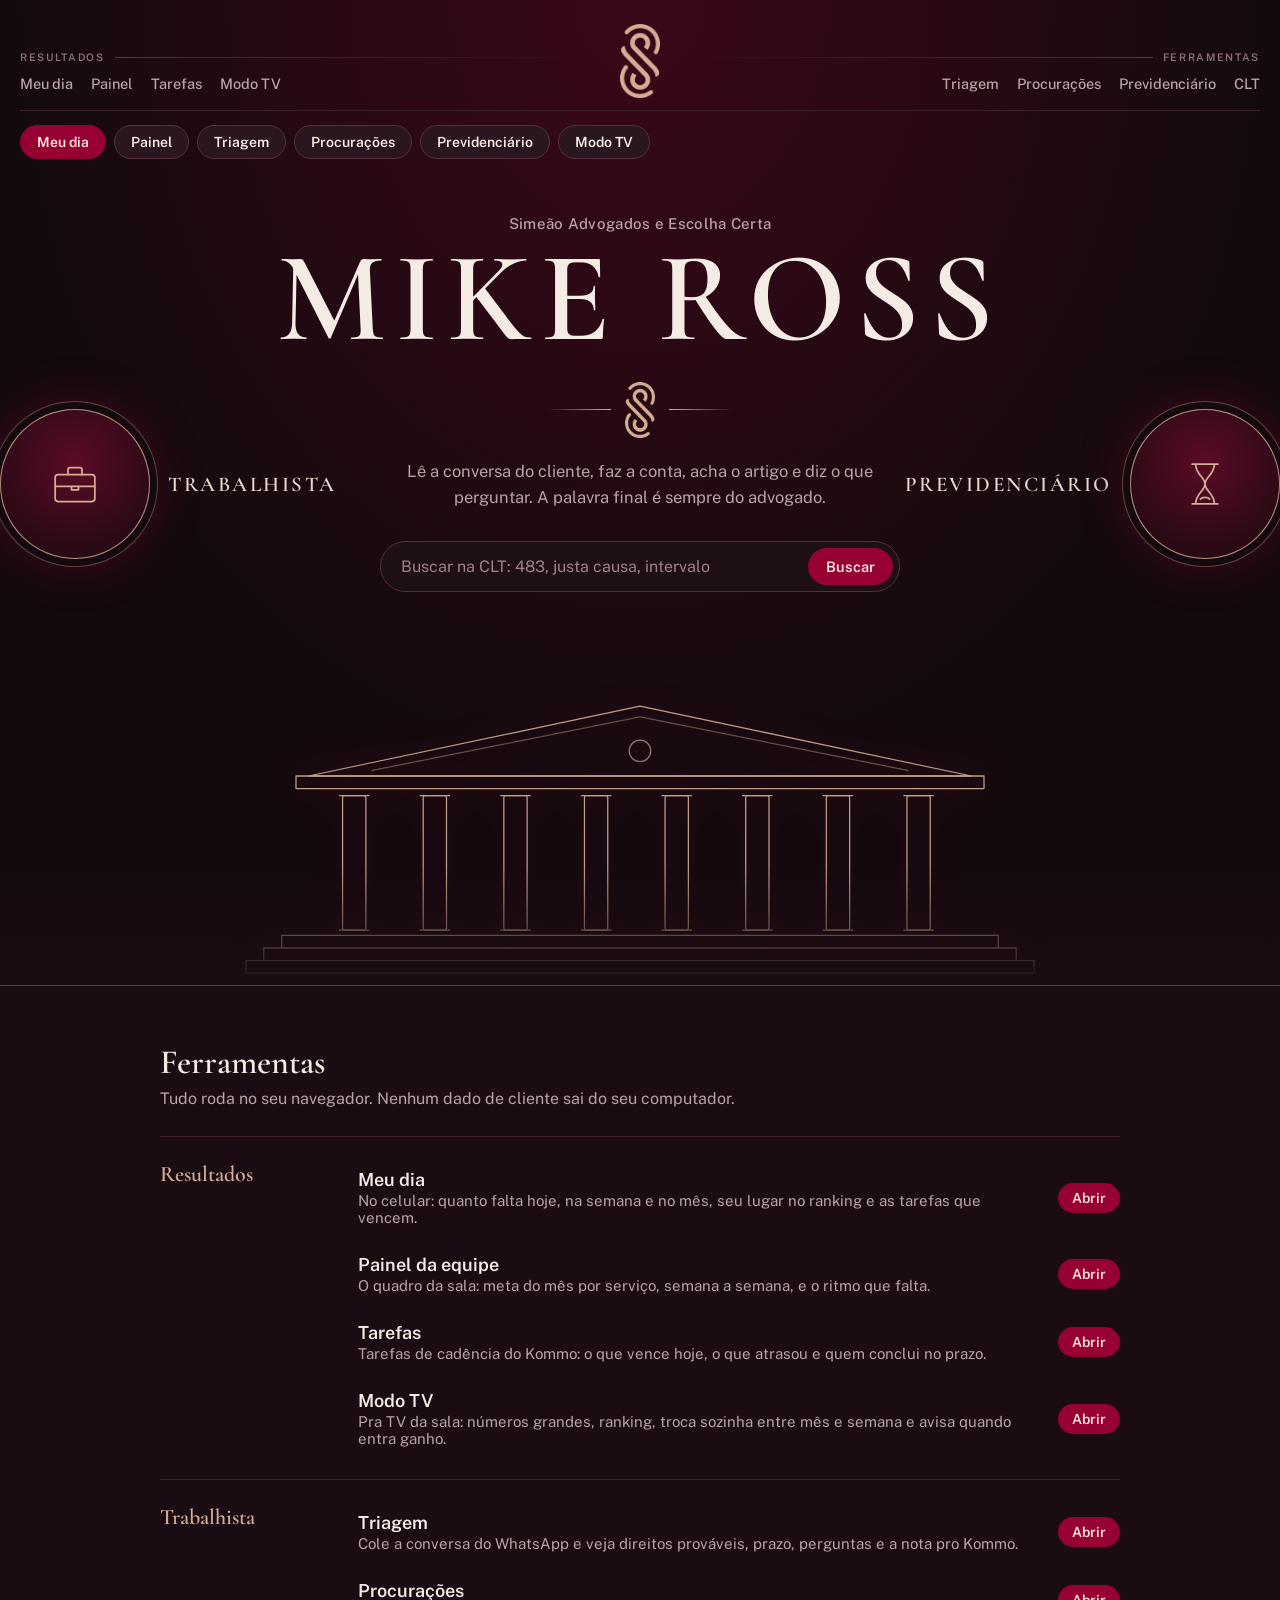
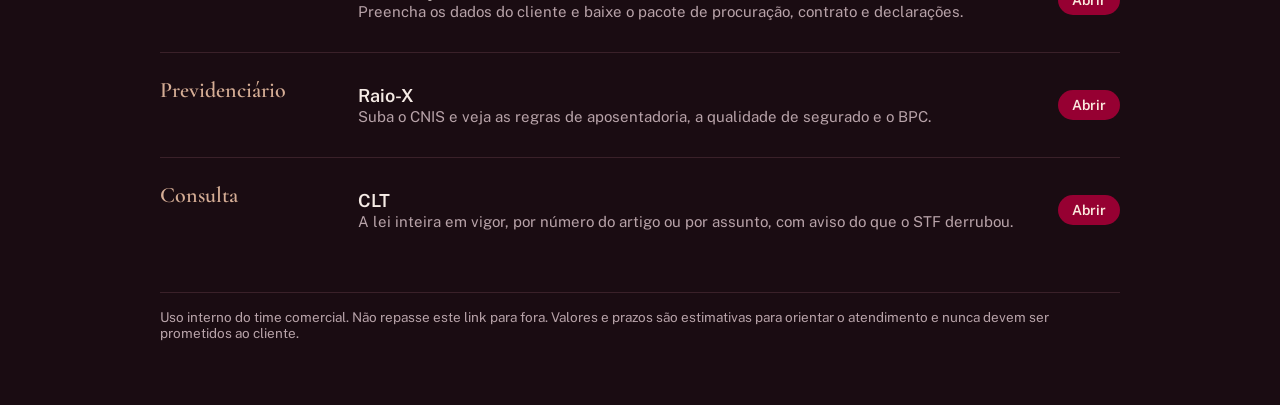
==== commit e6fad532: "Menu so com a logo da Simeao; ajustes na pagina inicial" ====
--- a/index.html
+++ b/index.html
@@ -43,6 +43,7 @@
 .sky::after{content:"";position:absolute;left:0;right:0;bottom:0;height:120px;background:linear-gradient(transparent,#1a0c12);z-index:1;pointer-events:none}
 @media (max-width:900px){.medal{top:auto;bottom:290px}.medal .ring{width:92px;height:92px}.medal .ring svg{width:40px;height:40px}.medal span{font-size:16px}.medal.left{left:-30px}.medal.right{right:-30px}.hero{min-height:700px}}
 @media (max-width:560px){.medal span{display:none}.medal{bottom:300px}}
+@media (min-width:901px) and (max-width:1250px){.medal span{display:none}}
 /* ferramentas */
 .tools{position:relative;z-index:3;background:#1a0c12;margin:0 -16px;padding:56px 16px 64px;border-top:1px solid rgba(213,173,149,.35)}
 .tools-in{max-width:960px;margin:0 auto}
@@ -62,11 +63,12 @@
 .atalhos a{font:600 14px var(--mr-sans);text-decoration:none;color:var(--mr-ink);background:var(--mr-surface-2);border:1px solid var(--mr-line-strong);border-radius:999px;padding:8px 16px}
 .atalhos a:hover{border-color:var(--mr-teal)}
 .atalhos a.destaque{background:var(--mr-wine);border-color:var(--mr-wine);color:#fbe9df}
+@media (max-width:980px){.atalhos{display:none}}
 </style>
 <link rel="icon" href="favicon.png">
 </head>
 <body>
-<nav class="mr-bar"><div class="mr-lado esq"><span class="mr-grupo">Resultados</span><div class="mr-links"><a href="meu-dia.html">Meu dia</a><a href="painel.html">Painel</a><a href="tarefas.html">Tarefas</a><a href="tv.html">Modo TV</a></div></div><a class="mr-brand" href="./"><img src="simbolo.png" alt=""><b>Mike Ross</b></a><div class="mr-lado dir"><span class="mr-grupo">Ferramentas</span><div class="mr-links"><a href="triagem.html">Triagem</a><a href="procuracoes.html">Procurações</a><a href="previdenciario.html">Previdenciário</a><a href="clt.html">CLT</a></div></div></nav>
+<nav class="mr-bar"><div class="mr-lado esq"><span class="mr-grupo">Resultados</span><div class="mr-links"><a href="meu-dia.html">Meu dia</a><a href="painel.html">Painel</a><a href="tarefas.html">Tarefas</a><a href="tv.html">Modo TV</a></div></div><a class="mr-brand" href="./" aria-label="Início" title="Início"><img src="simbolo.png" alt="Simeão Advogados"></a><div class="mr-lado dir"><span class="mr-grupo">Ferramentas</span><div class="mr-links"><a href="triagem.html">Triagem</a><a href="procuracoes.html">Procurações</a><a href="previdenciario.html">Previdenciário</a><a href="clt.html">CLT</a></div></div></nav>
 <div class="atalhos" aria-label="Atalhos"><a class="destaque" href="meu-dia.html">Meu dia</a><a href="painel.html">Painel</a><a href="triagem.html">Triagem</a><a href="procuracoes.html">Procurações</a><a href="previdenciario.html">Previdenciário</a><a href="tv.html">Modo TV</a></div>
 
 <div class="sky"><section class="hero">
--- a/mr.css
+++ b/mr.css
@@ -95,3 +95,5 @@
   .sm-t.sm-cards td .sm-mini{display:none}
 }
 @media (max-width:640px){#tab-semanas.sm-cards tr{grid-template-columns:1fr}}
+.mr-bar .mr-brand img{width:40px}
+@media (max-width:980px){.mr-bar .mr-brand img{width:34px}}
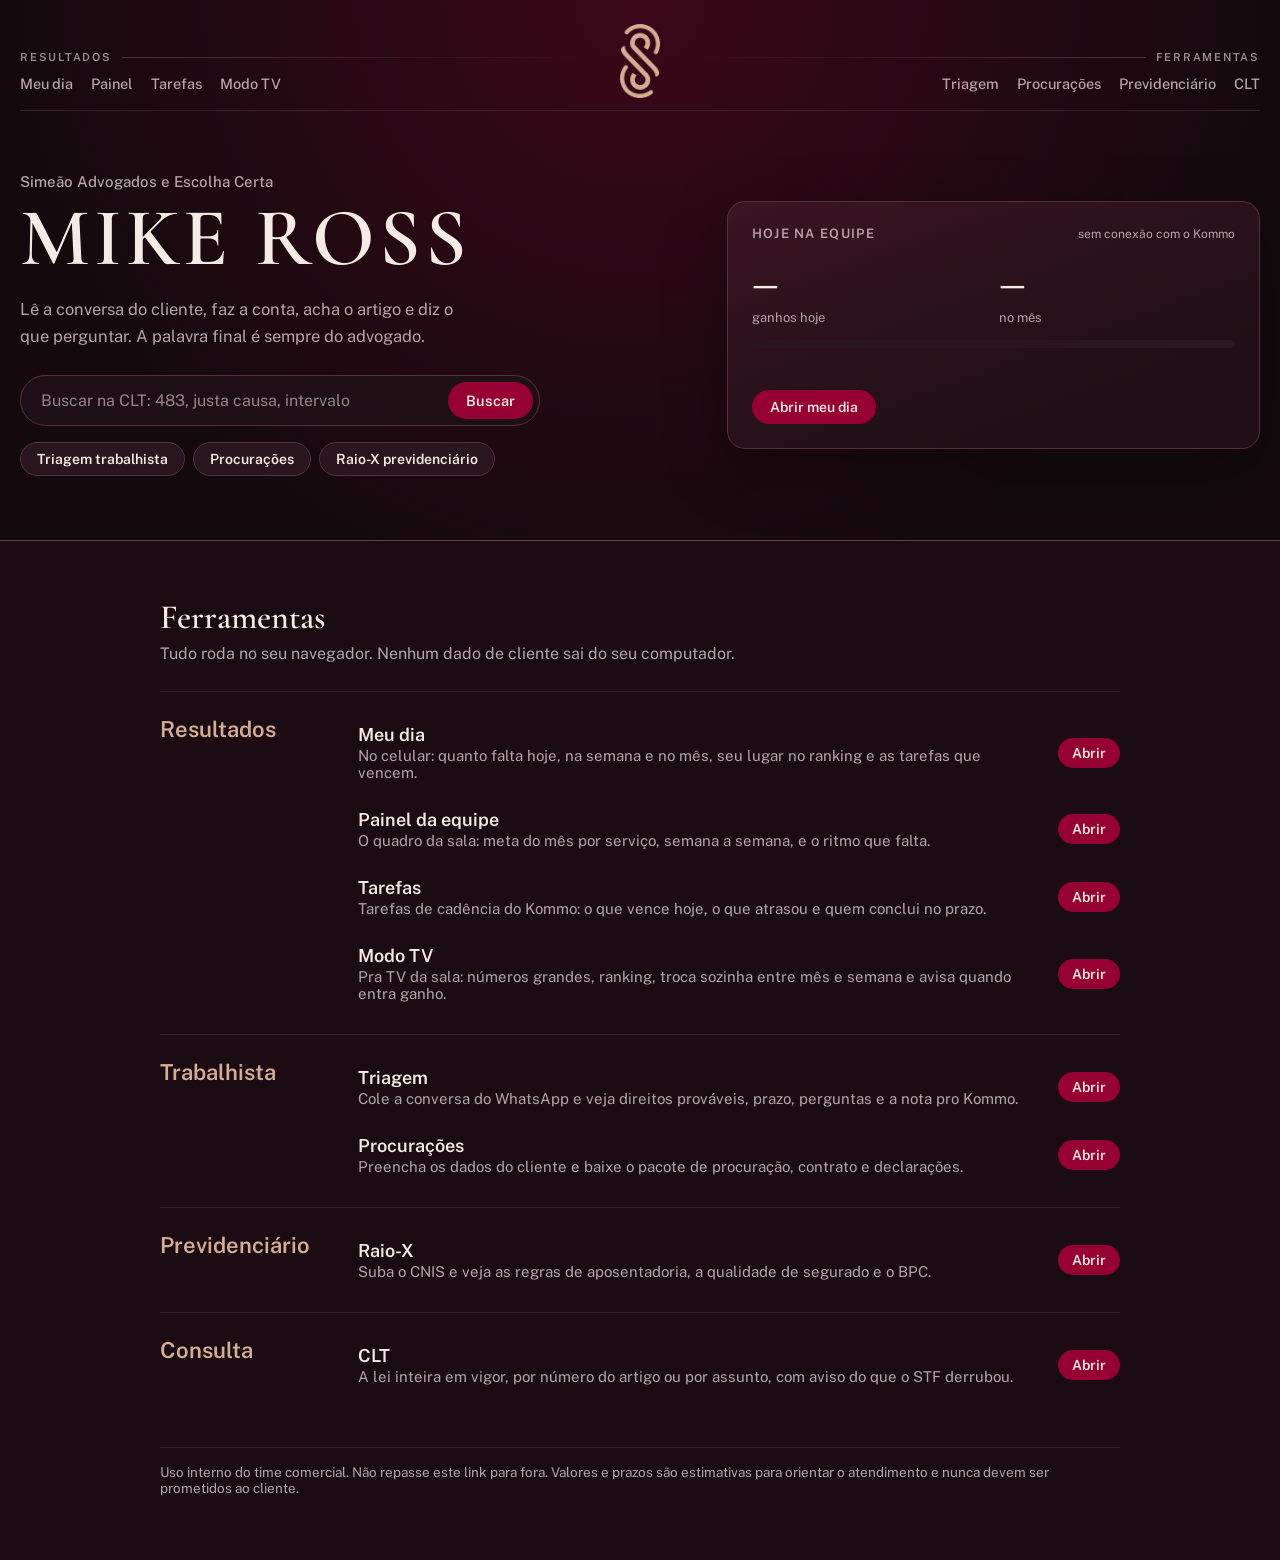
==== commit 19449eb5: "Home funcional, barra inferior no celular, padrao visual, cores dos servicos" ====
--- a/index.html
+++ b/index.html
@@ -64,30 +64,67 @@
 .atalhos a:hover{border-color:var(--mr-teal)}
 .atalhos a.destaque{background:var(--mr-wine);border-color:var(--mr-wine);color:#fbe9df}
 @media (max-width:980px){.atalhos{display:none}}
+
+/* home funcional */
+.home{max-width:1240px;margin:8px auto 40px;display:grid;grid-template-columns:1.25fr 1fr;gap:40px;align-items:center;padding:36px 0 24px}
+.home-txt{min-width:0}
+.home .lead-top{margin:0 0 8px;font:500 15px var(--mr-sans);color:var(--mr-muted)}
+.home h1{margin:0;font:600 clamp(44px,6.4vw,84px)/1 var(--mr-serif)!important;letter-spacing:.05em;text-transform:uppercase}
+.home .lead{margin:16px 0 0;max-width:46ch;font:400 16.5px/1.6 var(--mr-sans);color:var(--mr-muted)}
+.home .search{margin:26px 0 0}
+.home-atalhos{display:flex;flex-wrap:wrap;gap:8px;margin-top:16px}
+.home-atalhos a{font:600 14px var(--mr-sans);text-decoration:none;color:var(--mr-ink);background:var(--mr-surface-2);border:1px solid var(--mr-line-strong);border-radius:999px;padding:8px 16px}
+.home-atalhos a:hover{border-color:var(--mr-teal)}
+.hoje{background:linear-gradient(160deg,#3a1422 0%,var(--mr-surface) 75%);border:1px solid var(--mr-line-strong);border-radius:18px;padding:24px;display:grid;gap:14px;box-shadow:0 20px 60px rgba(0,0,0,.35)}
+.hoje-top{display:flex;justify-content:space-between;align-items:baseline;gap:10px}
+.hoje h2{margin:0;font:600 13px var(--mr-sans)!important;letter-spacing:.1em;text-transform:uppercase;color:var(--mr-muted)}
+.hoje-top span{font-size:12px;color:var(--mr-muted)}
+.hoje-nums{display:grid;grid-template-columns:1fr 1fr;gap:12px}
+.hoje-nums b{display:block;font:600 52px/1 var(--mr-serif);font-variant-numeric:tabular-nums}
+.hoje-nums b small{font-size:20px;color:var(--mr-muted);font-weight:500}
+.hoje-nums span{font-size:13px;color:var(--mr-muted)}
+.hoje-bar{height:8px;border-radius:4px;background:var(--mr-surface-2);overflow:hidden}
+.hoje-bar i{display:block;height:100%;width:0;background:var(--mr-teal);border-radius:4px;transition:width .8s}
+.hoje-ritmo{margin:0;font-size:14px}
+.hoje-rank{margin:0;padding:0;list-style:none;display:grid;gap:8px;counter-reset:r}
+.hoje-rank li{display:grid;grid-template-columns:1.6rem 1fr auto;gap:8px;font-size:14.5px;counter-increment:r}
+.hoje-rank li::before{content:counter(r) "º";font:600 16px var(--mr-serif);color:var(--mr-muted)}
+.hoje-rank li b{font-variant-numeric:tabular-nums}
+.hoje-cta{justify-self:start;font:600 14px var(--mr-sans);text-decoration:none;color:#fbe9df;background:var(--mr-wine);border-radius:999px;padding:9px 18px}
+.hoje-cta:hover{background:var(--mr-wine-hover)}
+.pos{color:#7fd3a0}.neg{color:#f08a7e}
+@media (max-width:900px){.home{grid-template-columns:1fr;gap:24px;min-height:0}}
 </style>
 <link rel="icon" href="favicon.png">
 </head>
 <body>
 <nav class="mr-bar"><div class="mr-lado esq"><span class="mr-grupo">Resultados</span><div class="mr-links"><a href="meu-dia.html">Meu dia</a><a href="painel.html">Painel</a><a href="tarefas.html">Tarefas</a><a href="tv.html">Modo TV</a></div></div><a class="mr-brand" href="./" aria-label="Início" title="Início"><img src="simbolo.png" alt="Simeão Advogados"></a><div class="mr-lado dir"><span class="mr-grupo">Ferramentas</span><div class="mr-links"><a href="triagem.html">Triagem</a><a href="procuracoes.html">Procurações</a><a href="previdenciario.html">Previdenciário</a><a href="clt.html">CLT</a></div></div></nav>
-<div class="atalhos" aria-label="Atalhos"><a class="destaque" href="meu-dia.html">Meu dia</a><a href="painel.html">Painel</a><a href="triagem.html">Triagem</a><a href="procuracoes.html">Procurações</a><a href="previdenciario.html">Previdenciário</a><a href="tv.html">Modo TV</a></div>
 
-<div class="sky"><section class="hero">
-  <a class="medal left" href="triagem.html"><div class="ring"><svg width="56" height="56" viewBox="0 0 48 48" fill="none" stroke="currentColor" stroke-width="1.5" stroke-linecap="round" stroke-linejoin="round"><rect x="7" y="16" width="34" height="23" rx="2.5"/><path d="M18 16v-4a2 2 0 0 1 2-2h8a2 2 0 0 1 2 2v4M7 26h34M21 26v3h6v-3"/></svg></div><span>Trabalhista</span></a>
-  <a class="medal right" href="previdenciario.html"><div class="ring"><svg width="56" height="56" viewBox="0 0 48 48" fill="none" stroke="currentColor" stroke-width="1.5" stroke-linecap="round" stroke-linejoin="round"><path d="M13 7h22M13 41h22M16 7c0 9 8 11 8 17s-8 8-8 17M32 7c0 9-8 11-8 17s8 8 8 17"/><path d="M20 37c1.5-2 6.5-2 8 0"/></svg></div><span>Previdenciário</span></a>
-  <div class="hero-in">
+<section class="home">
+  <div class="home-txt">
     <p class="lead-top">Simeão Advogados e Escolha Certa</p>
     <h1>Mike Ross</h1>
-    <div class="crest" aria-hidden="true"><img src="simbolo.png" alt="" width="30" style="height:auto"></div>
     <p class="lead">Lê a conversa do cliente, faz a conta, acha o artigo e diz o que perguntar. A palavra final é sempre do advogado.</p>
     <form class="search" action="clt.html" onsubmit="event.preventDefault(); const q=this.q.value.trim(); location.href='clt.html'+(q?'#'+encodeURIComponent(q):'');">
       <input name="q" type="search" placeholder="Buscar na CLT: 483, justa causa, intervalo" aria-label="Buscar na CLT" autocomplete="off">
       <button type="submit">Buscar</button>
     </form>
+    <div class="home-atalhos"><a href="triagem.html">Triagem trabalhista</a><a href="procuracoes.html">Procurações</a><a href="previdenciario.html">Raio-X previdenciário</a></div>
   </div>
-<div class="facade" aria-hidden="true"><svg viewBox="0 0 960 330" fill="none" stroke="currentColor" stroke-width="1.4" stroke-linejoin="round"><path d="M480 18L110 96h740z"/><path d="M180 90L480 30l300 60" opacity=".45"/><circle cx="480" cy="68" r="12" opacity=".7"/><path d="M96 96h768v14H96zM110 110h740"/><rect x="148" y="118" width="26" height="150" rx="2"/><path d="M144 118h34M144 268h34"/><rect x="238" y="118" width="26" height="150" rx="2"/><path d="M234 118h34M234 268h34"/><rect x="328" y="118" width="26" height="150" rx="2"/><path d="M324 118h34M324 268h34"/><rect x="418" y="118" width="26" height="150" rx="2"/><path d="M414 118h34M414 268h34"/><rect x="508" y="118" width="26" height="150" rx="2"/><path d="M504 118h34M504 268h34"/><rect x="598" y="118" width="26" height="150" rx="2"/><path d="M594 118h34M594 268h34"/><rect x="688" y="118" width="26" height="150" rx="2"/><path d="M684 118h34M684 268h34"/><rect x="778" y="118" width="26" height="150" rx="2"/><path d="M774 118h34M774 268h34"/><path d="M80 274h800v14H80zM60 288h840v14H60zM40 302h880v14H40z"/></svg></div>
-</section></div>
+  <aside class="hoje" aria-live="polite">
+    <div class="hoje-top"><h2>Hoje na equipe</h2><span id="h-atual">carregando…</span></div>
+    <div class="hoje-nums">
+      <div><b id="h-hoje">–</b><span>ganhos hoje</span></div>
+      <div><b id="h-mes">–</b><span id="h-mes-l">no mês</span></div>
+    </div>
+    <div class="hoje-bar"><i id="h-bar"></i></div>
+    <p id="h-ritmo" class="hoje-ritmo"></p>
+    <ol id="h-rank" class="hoje-rank"></ol>
+    <a class="hoje-cta" href="meu-dia.html">Abrir meu dia</a>
+  </aside>
+</section>
 
-<section class="tools">
+<section class="tools" id="ferramentas">
   <div class="tools-in">
     <h2>Ferramentas</h2>
     <p class="sub">Tudo roda no seu navegador. Nenhum dado de cliente sai do seu computador.</p>
@@ -122,5 +159,33 @@
     <p class="note">Uso interno do time comercial. Não repasse este link para fora. Valores e prazos são estimativas para orientar o atendimento e nunca devem ser prometidos ao cliente.</p>
   </div>
 </section>
+<script src="motor.js"></script>
+<script>
+(() => {
+  const num = (n) => new Intl.NumberFormat('pt-BR').format(n || 0);
+  const $ = (id) => document.getElementById(id);
+  const carregar = async () => {
+    try {
+      const r = await (await fetch(MR_API, { cache: 'no-store' })).json();
+      if (!r.ok) throw 0;
+      const p = montarPainel(r), R = resumoDe(p, 'Equipe toda');
+      if (!R) return;
+      const T = R.T, t = new Date(r.atualizado);
+      $('h-atual').textContent = 'Kommo às ' + pad2(t.getHours()) + ':' + pad2(t.getMinutes());
+      $('h-hoje').textContent = num(R.feitoHoje);
+      $('h-mes').replaceChildren(document.createTextNode(num(T.feito)), Object.assign(document.createElement('small'), { textContent: T.meta ? ' / ' + num(T.meta) : '' }));
+      $('h-mes-l').textContent = 'no mês de ' + R.c0.nome_mes.split(' ')[0] + (T.meta ? ' · ' + T.atingido_pct + '%' : '');
+      $('h-bar').style.width = (T.meta ? Math.min(100, (T.feito / T.meta) * 100) : 0) + '%';
+      const rit = $('h-ritmo');
+      rit.className = 'hoje-ritmo ' + (T.ritmo >= 0 ? 'pos' : 'neg');
+      rit.textContent = T.meta ? (T.ritmo > 0 ? num(T.ritmo) + ' à frente do ritmo' : T.ritmo === 0 ? 'No ritmo da meta' : num(-T.ritmo) + ' atrás do ritmo') : '';
+      const lin = VENDEDORES.map((v) => ({ v, n: (p.por_area.find((x) => x.mes === R.mes && x.vendedor === v && x.area === 'Total') || {}).feito || 0 })).sort((a, b) => b.n - a.n);
+      $('h-rank').replaceChildren(...lin.map((l) => { const li = document.createElement('li'); li.append(document.createTextNode(l.v)); const b = document.createElement('b'); b.textContent = num(l.n); li.append(b); return li; }));
+    } catch (e) { $('h-atual').textContent = 'sem conexão com o Kommo'; }
+  };
+  carregar(); setInterval(carregar, 5 * 60 * 1000);
+})();
+</script>
+<nav class="mr-tab" aria-label="Navegação rápida"><a href="meu-dia.html"><svg viewBox="0 0 24 24" aria-hidden="true"><circle cx="12" cy="12" r="8.5"/><path d="M12 7v5l3 2"/></svg><span>Meu dia</span></a><a href="painel.html"><svg viewBox="0 0 24 24" aria-hidden="true"><path d="M4 20V10M10 20V4M16 20v-7M22 20H2"/></svg><span>Painel</span></a><a href="tarefas.html"><svg viewBox="0 0 24 24" aria-hidden="true"><path d="M9 6h11M9 12h11M9 18h11"/><path d="M3.5 6l1.2 1.2L7 5M3.5 12l1.2 1.2L7 11M3.5 18l1.2 1.2L7 17"/></svg><span>Tarefas</span></a><a href="./#ferramentas"><svg viewBox="0 0 24 24" aria-hidden="true"><rect x="3" y="7" width="18" height="13" rx="2"/><path d="M9 7V5a1 1 0 0 1 1-1h4a1 1 0 0 1 1 1v2M3 13h18"/></svg><span>Ferramentas</span></a></nav>
 </body>
 </html>
--- a/mr.css
+++ b/mr.css
@@ -97,3 +97,38 @@
 @media (max-width:640px){#tab-semanas.sm-cards tr{grid-template-columns:1fr}}
 .mr-bar .mr-brand img{width:40px}
 @media (max-width:980px){.mr-bar .mr-brand img{width:34px}}
+
+/* ===== padrão visual único (v2) ===== */
+/* serifa só em número grande e título de página; títulos de cartão em sans */
+.sm-card h2, .sm-card h3, .tools .area h3 { font-family: var(--mr-sans) !important; }
+.sm-card h2 { font-size: 13px !important; font-weight: 600; letter-spacing: .08em; text-transform: uppercase; color: var(--mr-muted); }
+.sm-t td.svc { font-family: var(--mr-sans) !important; font-size: 15px !important; }
+/* texto pequeno: mínimo de 12px e cinza mais claro */
+.mr-grupo { color: #a48a91 !important; font-size: 11px !important; }
+.sm-t th small, .sm-t td small, .sm-legend, .sm-legend-cells, .sm-mbtn small { font-size: 12px !important; }
+.sm-card .sm-note { color: #c4b0b6; }
+/* "i" com a explicação completa */
+.sm-info { display: inline-grid; place-items: center; width: 16px; height: 16px; border-radius: 50%; border: 1px solid var(--mr-line-strong); font: 600 10px/1 var(--mr-sans); font-style: italic; color: var(--mr-teal); cursor: help; vertical-align: 1px; margin-left: 4px; }
+.sm-info:hover, .sm-info:focus { border-color: var(--mr-teal); outline: none; }
+/* status não depende só da cor */
+.sm-t td.ok .v::after { content: " ✓"; color: #7fd3a0; font-size: .8em; }
+.sm-t td.low .v::after { content: " !"; color: #f08a7e; font-size: .85em; font-weight: 700; }
+/* o que é clicável parece clicável */
+.sm-vt tbody tr:not(.total) td:first-child::after { content: "›"; margin-left: 8px; color: var(--mr-teal); opacity: .5; transition: opacity .15s, margin .15s; }
+.sm-vt tbody tr:not(.total):hover td:first-child::after { opacity: 1; margin-left: 12px; }
+.sm-bar-row:hover .track { box-shadow: 0 0 0 1px var(--mr-teal); }
+.sm-donut li:hover { color: var(--mr-teal); }
+
+/* barra de navegação embaixo no celular */
+.mr-tab { display: none; }
+@media (max-width: 640px) {
+  .mr-bar { grid-template-columns: 1fr !important; padding-bottom: 8px !important; margin-bottom: 14px !important; }
+  .mr-bar .mr-lado { display: none !important; }
+  .mr-tab { display: grid; grid-template-columns: repeat(4, 1fr); position: fixed; left: 0; right: 0; bottom: 0; z-index: 50;
+    background: rgba(24, 12, 17, .96); backdrop-filter: blur(8px); border-top: 1px solid var(--mr-line-strong); padding: 6px 4px calc(6px + env(safe-area-inset-bottom)); }
+  .mr-tab a { display: grid; justify-items: center; gap: 3px; padding: 6px 0; text-decoration: none; color: var(--mr-muted); font: 600 11.5px var(--mr-sans); border-radius: 10px; }
+  .mr-tab a svg { width: 22px; height: 22px; fill: none; stroke: currentColor; stroke-width: 1.7; stroke-linecap: round; stroke-linejoin: round; }
+  .mr-tab a[aria-current="page"] { color: var(--mr-teal); background: rgba(213,173,149,.08); }
+  body { padding-bottom: calc(84px + env(safe-area-inset-bottom)) !important; }
+  .actionbar { bottom: calc(64px + env(safe-area-inset-bottom)) !important; }
+}
